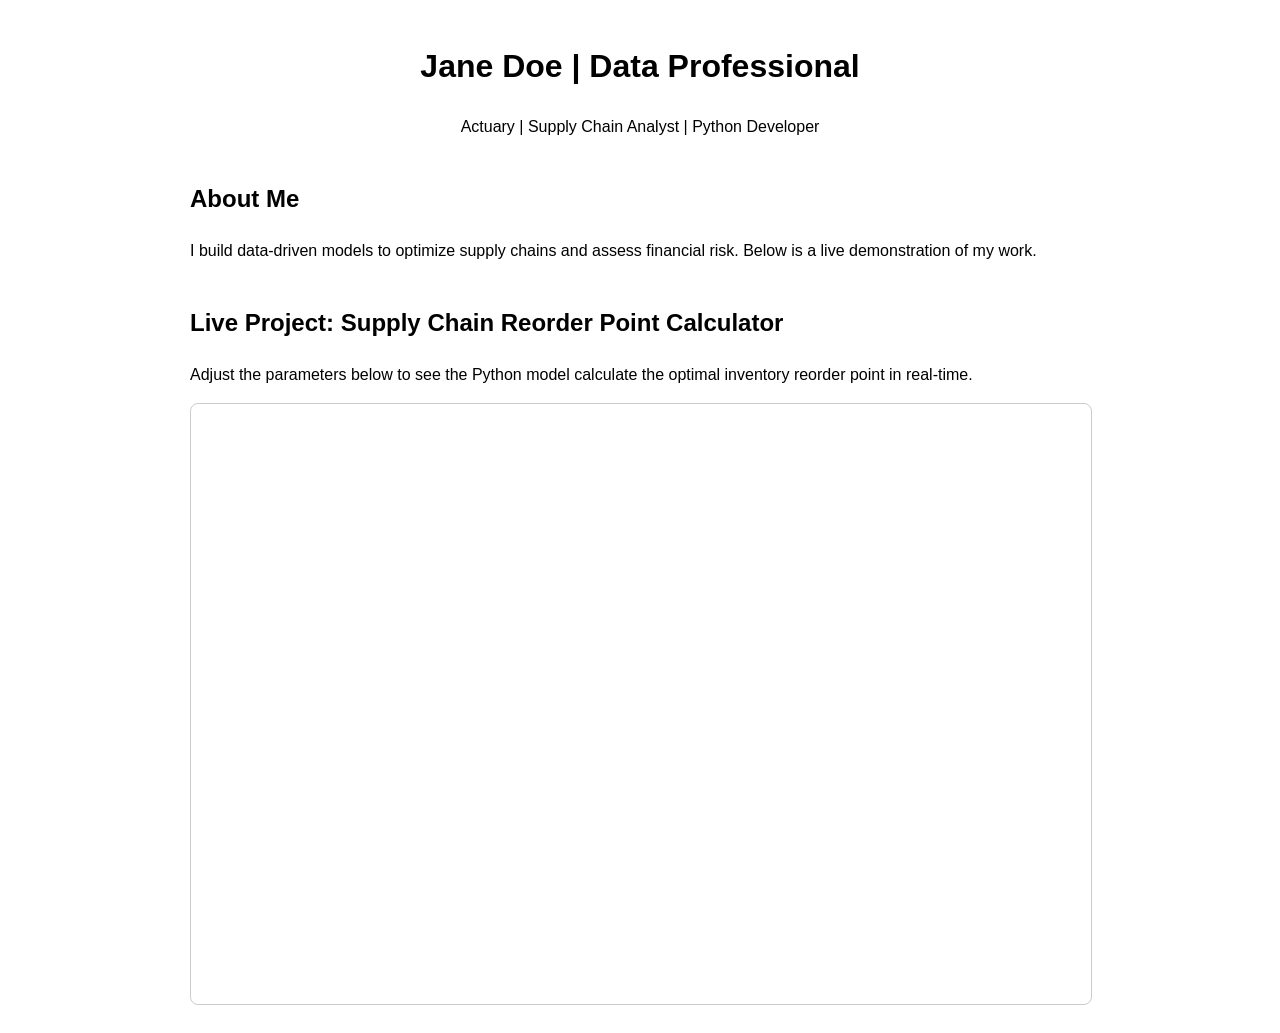
==== index.html @ 0adefa42 "set up index html" ====
<!DOCTYPE html>
<html lang="en">
<head>
    <meta charset="UTF-8">
    <meta name="viewport" content="width=device-width, initial-scale=1.0">
    <title>My Actuarial & Supply Chain Portfolio</title>
    <style>
        body { font-family: Arial, sans-serif; line-height: 1.6; max-width: 900px; margin: 0 auto; padding: 20px; }
        header { text-align: center; margin-bottom: 40px; }
        .project-container { margin-top: 40px; }
        /* Makes the embedded Python app responsive */
        iframe { width: 100%; height: 600px; border: 1px solid #ccc; border-radius: 8px; }
    </style>
</head>
<body>

    <header>
        <h1>Jane Doe | Data Professional</h1>
        <p>Actuary | Supply Chain Analyst | Python Developer</p>
    </header>

    <section id="about">
        <h2>About Me</h2>
        <p>I build data-driven models to optimize supply chains and assess financial risk. Below is a live demonstration of my work.</p>
    </section>

    <section id="projects" class="project-container">
        <h2>Live Project: Supply Chain Reorder Point Calculator</h2>
        <p>Adjust the parameters below to see the Python model calculate the optimal inventory reorder point in real-time.</p>
        
        <iframe src="https://your-app-name.streamlit.app/?embed=true"></iframe>
    </section>

</body>
</html>
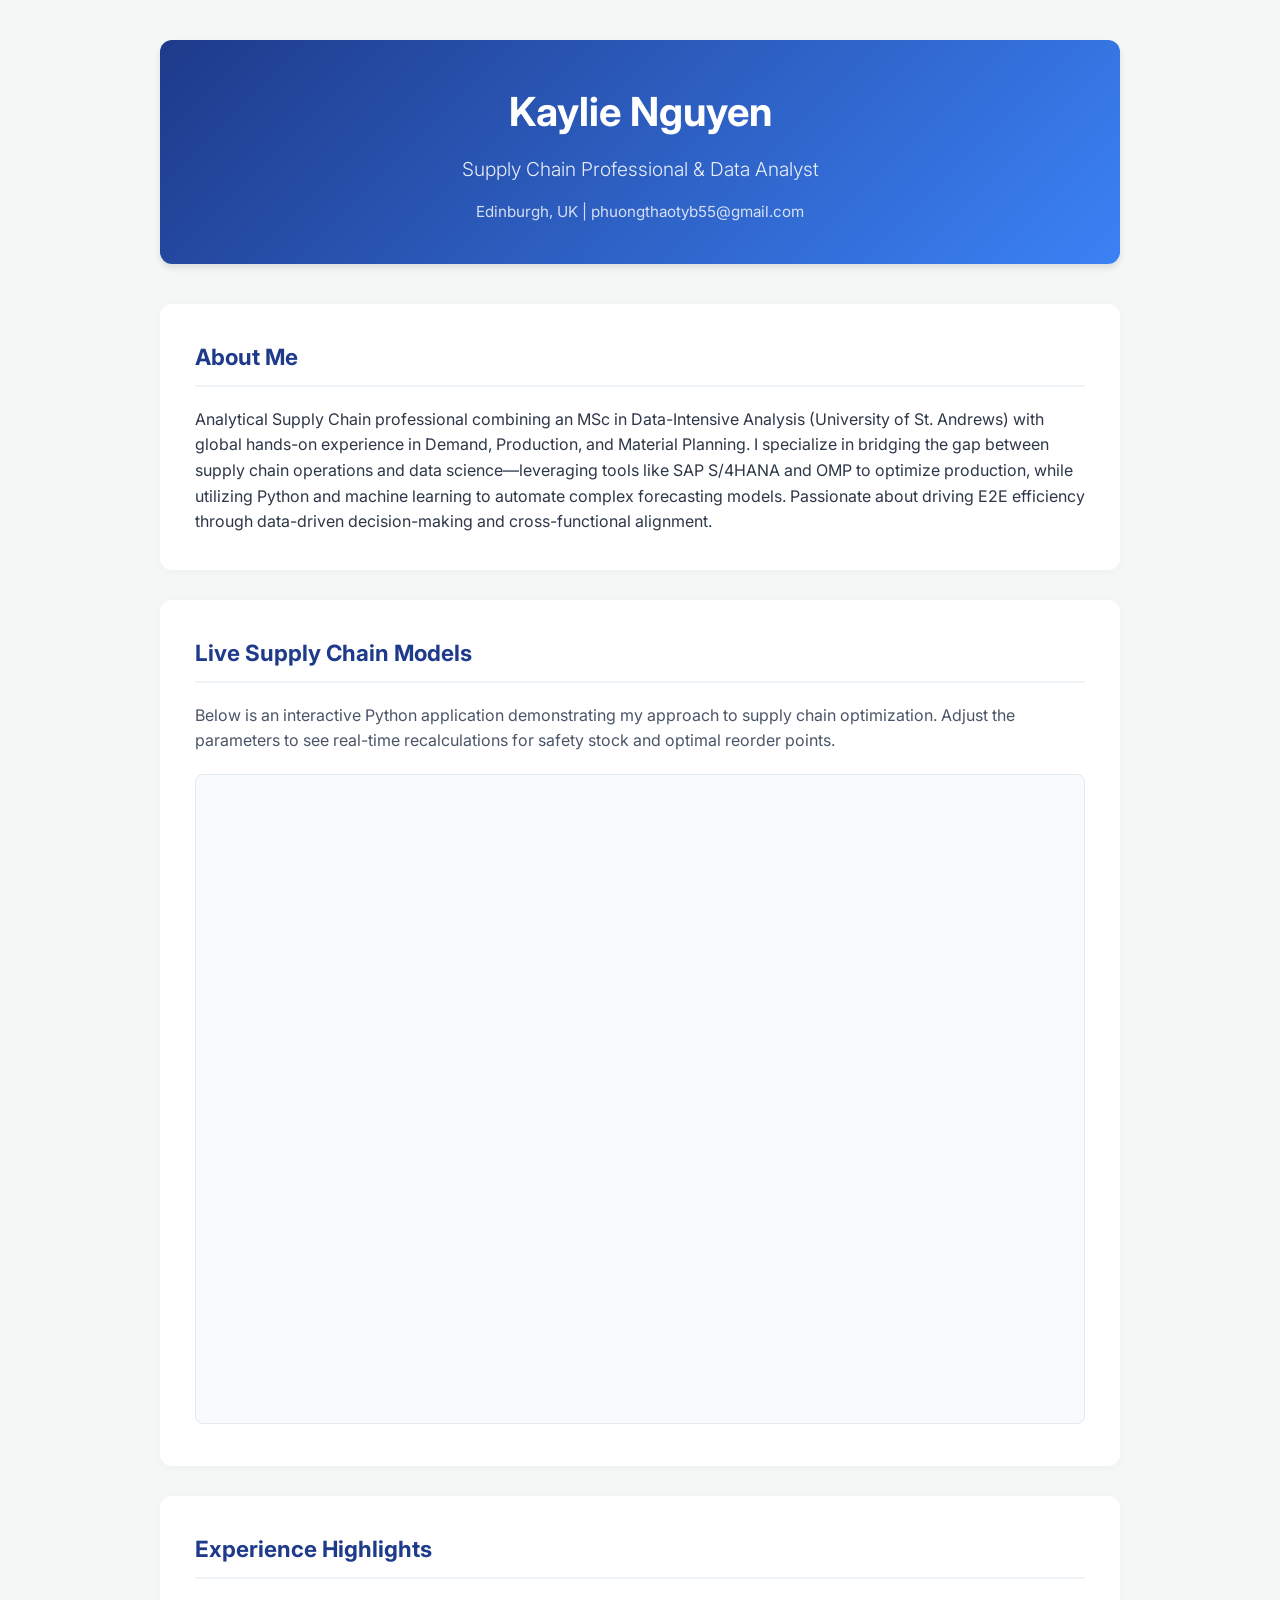
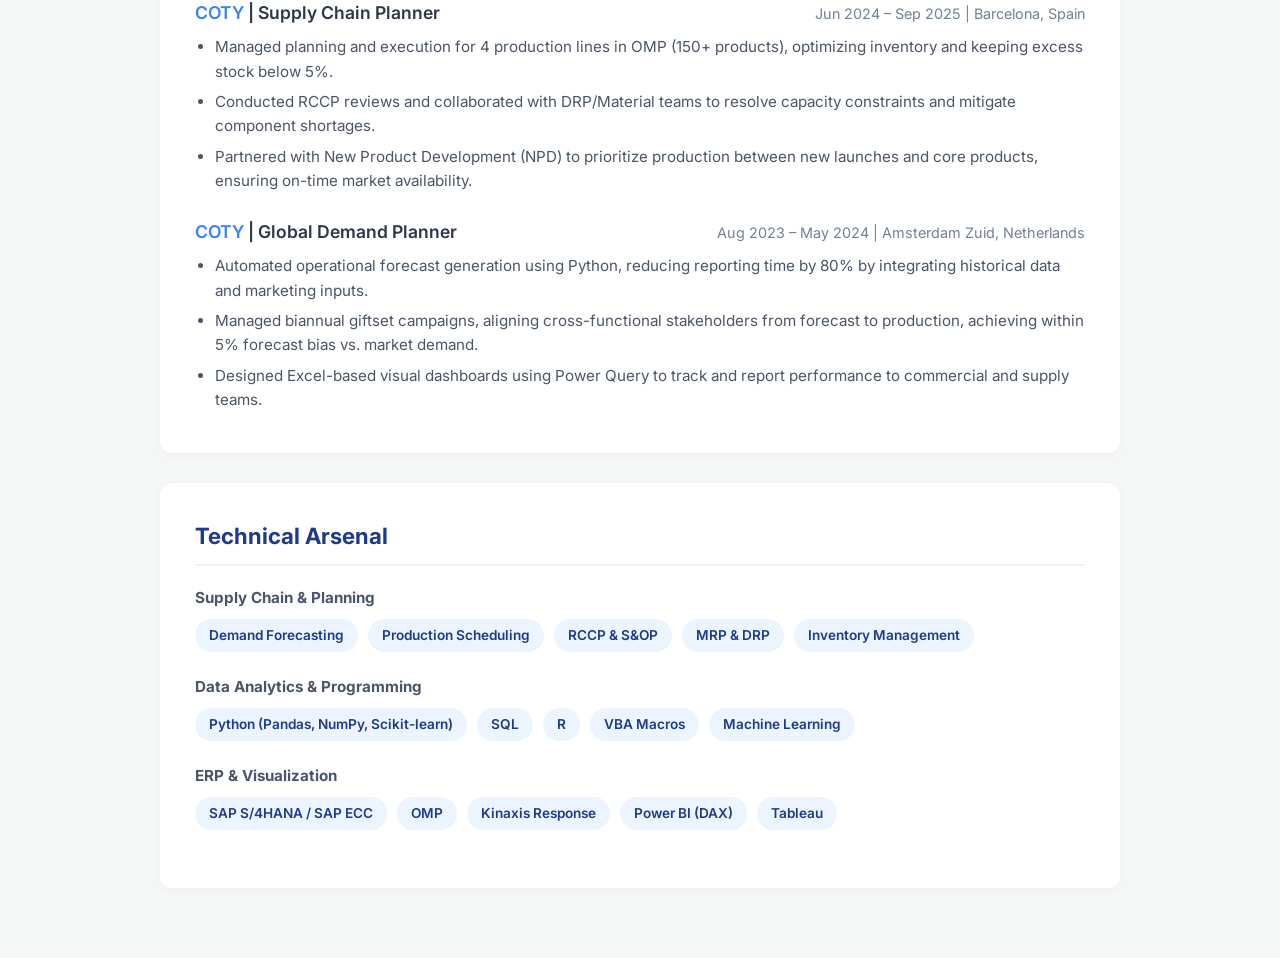
==== commit 5694437b: "trial" ====
--- a/index.html
+++ b/index.html
@@ -3,33 +3,185 @@
 <head>
     <meta charset="UTF-8">
     <meta name="viewport" content="width=device-width, initial-scale=1.0">
-    <title>My Actuarial & Supply Chain Portfolio</title>
+    <title>Kaylie Nguyen | Portfolio</title>
+    <link href="https://fonts.googleapis.com/css2?family=Inter:wght@300;400;600;700&display=swap" rel="stylesheet">
     <style>
-        body { font-family: Arial, sans-serif; line-height: 1.6; max-width: 900px; margin: 0 auto; padding: 20px; }
-        header { text-align: center; margin-bottom: 40px; }
-        .project-container { margin-top: 40px; }
-        /* Makes the embedded Python app responsive */
-        iframe { width: 100%; height: 600px; border: 1px solid #ccc; border-radius: 8px; }
+        /* Modern Reset and Base Styles */
+        * { box-sizing: border-box; margin: 0; padding: 0; }
+        body { 
+            font-family: 'Inter', sans-serif; 
+            background-color: #f4f7f6; 
+            color: #2d3748; 
+            line-height: 1.6; 
+        }
+        
+        /* Layout Container */
+        .container { max-width: 1000px; margin: 0 auto; padding: 40px 20px; }
+
+        /* Header Section */
+        header { 
+            text-align: center; 
+            margin-bottom: 40px; 
+            padding: 40px;
+            background: linear-gradient(135deg, #1e3a8a 0%, #3b82f6 100%);
+            color: white;
+            border-radius: 12px;
+            box-shadow: 0 4px 6px rgba(0,0,0,0.1);
+        }
+        header h1 { font-size: 2.5rem; font-weight: 700; margin-bottom: 10px; }
+        header h2 { font-size: 1.2rem; font-weight: 300; opacity: 0.9; margin-bottom: 15px; }
+        .contact-info { font-size: 0.95rem; font-weight: 400; opacity: 0.8; }
+        .contact-info a { color: #fff; text-decoration: underline; }
+
+        /* Card Components */
+        .card { 
+            background: #ffffff; 
+            border-radius: 12px; 
+            padding: 35px; 
+            margin-bottom: 30px; 
+            box-shadow: 0 2px 10px rgba(0,0,0,0.03); 
+            transition: transform 0.2s ease;
+        }
+        .card:hover { transform: translateY(-2px); box-shadow: 0 4px 15px rgba(0,0,0,0.06); }
+        .card h3 { 
+            color: #1e3a8a; 
+            font-size: 1.4rem; 
+            margin-bottom: 20px; 
+            border-bottom: 2px solid #edf2f7; 
+            padding-bottom: 10px;
+        }
+
+        /* Experience Timeline Elements */
+        .job { margin-bottom: 25px; }
+        .job:last-child { margin-bottom: 0; }
+        .job-header { display: flex; justify-content: space-between; align-items: baseline; margin-bottom: 8px; }
+        .job-title { font-weight: 600; font-size: 1.1rem; color: #2d3748; }
+        .job-company { font-weight: 600; color: #3b82f6; }
+        .job-date { font-size: 0.9rem; color: #718096; }
+        .job-bullets { margin-left: 20px; color: #4a5568; font-size: 0.95rem; }
+        .job-bullets li { margin-bottom: 6px; }
+
+        /* Skills Tags */
+        .skills-category { margin-bottom: 15px; }
+        .skills-category strong { display: block; margin-bottom: 8px; font-size: 0.95rem; color: #4a5568;}
+        .skill-tag { 
+            display: inline-block; 
+            background: #ebf4ff; 
+            color: #1e3a8a; 
+            padding: 6px 14px; 
+            border-radius: 20px; 
+            font-size: 0.85rem; 
+            font-weight: 600;
+            margin: 0 6px 8px 0;
+        }
+
+        /* Projects/Iframe Area */
+        .project-description { margin-bottom: 20px; color: #4a5568; }
+        iframe { 
+            width: 100%; 
+            height: 650px; 
+            border: 1px solid #e2e8f0; 
+            border-radius: 8px; 
+            background-color: #f8fafc;
+        }
+
+        /* Responsive */
+        @media (max-width: 600px) {
+            .job-header { flex-direction: column; }
+            .job-date { margin-top: 5px; }
+        }
     </style>
 </head>
 <body>
 
+<div class="container">
+    
+    <!-- Header Area -->
     <header>
-        <h1>Jane Doe | Data Professional</h1>
-        <p>Actuary | Supply Chain Analyst | Python Developer</p>
+        <h1>Kaylie Nguyen</h1>
+        <h2>Supply Chain Professional & Data Analyst</h2>
+        <div class="contact-info">
+            Edinburgh, UK | phuongthaotyb55@gmail.com
+        </div>
     </header>
 
-    <section id="about">
-        <h2>About Me</h2>
-        <p>I build data-driven models to optimize supply chains and assess financial risk. Below is a live demonstration of my work.</p>
-    </section>
+    <!-- Professional Summary -->
+    <div class="card">
+        <h3>About Me</h3>
+        <p>Analytical Supply Chain professional combining an MSc in Data-Intensive Analysis (University of St. Andrews) with global hands-on experience in Demand, Production, and Material Planning. I specialize in bridging the gap between supply chain operations and data science—leveraging tools like SAP S/4HANA and OMP to optimize production, while utilizing Python and machine learning to automate complex forecasting models. Passionate about driving E2E efficiency through data-driven decision-making and cross-functional alignment.</p>
+    </div>
 
-    <section id="projects" class="project-container">
-        <h2>Live Project: Supply Chain Reorder Point Calculator</h2>
-        <p>Adjust the parameters below to see the Python model calculate the optimal inventory reorder point in real-time.</p>
+    <!-- Live Projects Section -->
+    <div class="card">
+        <h3>Live Supply Chain Models</h3>
+        <p class="project-description">Below is an interactive Python application demonstrating my approach to supply chain optimization. Adjust the parameters to see real-time recalculations for safety stock and optimal reorder points.</p>
         
-        <iframe src="https://your-app-name.streamlit.app/?embed=true"></iframe>
-    </section>
+        <!-- Replace the SRC below with your actual Streamlit URL when deployed -->
+        <iframe src="https://your-app-name.streamlit.app/?embed=true" title="Supply Chain Reorder Point Calculator"></iframe>
+    </div>
+
+    <!-- Experience Summary -->
+    <div class="card">
+        <h3>Experience Highlights</h3>
+        
+        <div class="job">
+            <div class="job-header">
+                <div class="job-title"><span class="job-company">COTY</span> | Supply Chain Planner</div>
+                <div class="job-date">Jun 2024 – Sep 2025 | Barcelona, Spain</div>
+            </div>
+            <ul class="job-bullets">
+                <li>Managed planning and execution for 4 production lines in OMP (150+ products), optimizing inventory and keeping excess stock below 5%.</li>
+                <li>Conducted RCCP reviews and collaborated with DRP/Material teams to resolve capacity constraints and mitigate component shortages.</li>
+                <li>Partnered with New Product Development (NPD) to prioritize production between new launches and core products, ensuring on-time market availability.</li>
+            </ul>
+        </div>
+
+        <div class="job">
+            <div class="job-header">
+                <div class="job-title"><span class="job-company">COTY</span> | Global Demand Planner</div>
+                <div class="job-date">Aug 2023 – May 2024 | Amsterdam Zuid, Netherlands</div>
+            </div>
+            <ul class="job-bullets">
+                <li>Automated operational forecast generation using Python, reducing reporting time by 80% by integrating historical data and marketing inputs.</li>
+                <li>Managed biannual giftset campaigns, aligning cross-functional stakeholders from forecast to production, achieving within 5% forecast bias vs. market demand.</li>
+                <li>Designed Excel-based visual dashboards using Power Query to track and report performance to commercial and supply teams.</li>
+            </ul>
+        </div>
+    </div>
+
+    <!-- Skills Section -->
+    <div class="card">
+        <h3>Technical Arsenal</h3>
+        
+        <div class="skills-category">
+            <strong>Supply Chain & Planning</strong>
+            <span class="skill-tag">Demand Forecasting</span>
+            <span class="skill-tag">Production Scheduling</span>
+            <span class="skill-tag">RCCP & S&OP</span>
+            <span class="skill-tag">MRP & DRP</span>
+            <span class="skill-tag">Inventory Management</span>
+        </div>
+
+        <div class="skills-category">
+            <strong>Data Analytics & Programming</strong>
+            <span class="skill-tag">Python (Pandas, NumPy, Scikit-learn)</span>
+            <span class="skill-tag">SQL</span>
+            <span class="skill-tag">R</span>
+            <span class="skill-tag">VBA Macros</span>
+            <span class="skill-tag">Machine Learning</span>
+        </div>
+
+        <div class="skills-category">
+            <strong>ERP & Visualization</strong>
+            <span class="skill-tag">SAP S/4HANA / SAP ECC</span>
+            <span class="skill-tag">OMP</span>
+            <span class="skill-tag">Kinaxis Response</span>
+            <span class="skill-tag">Power BI (DAX)</span>
+            <span class="skill-tag">Tableau</span>
+        </div>
+    </div>
+
+</div>
 
 </body>
 </html>
